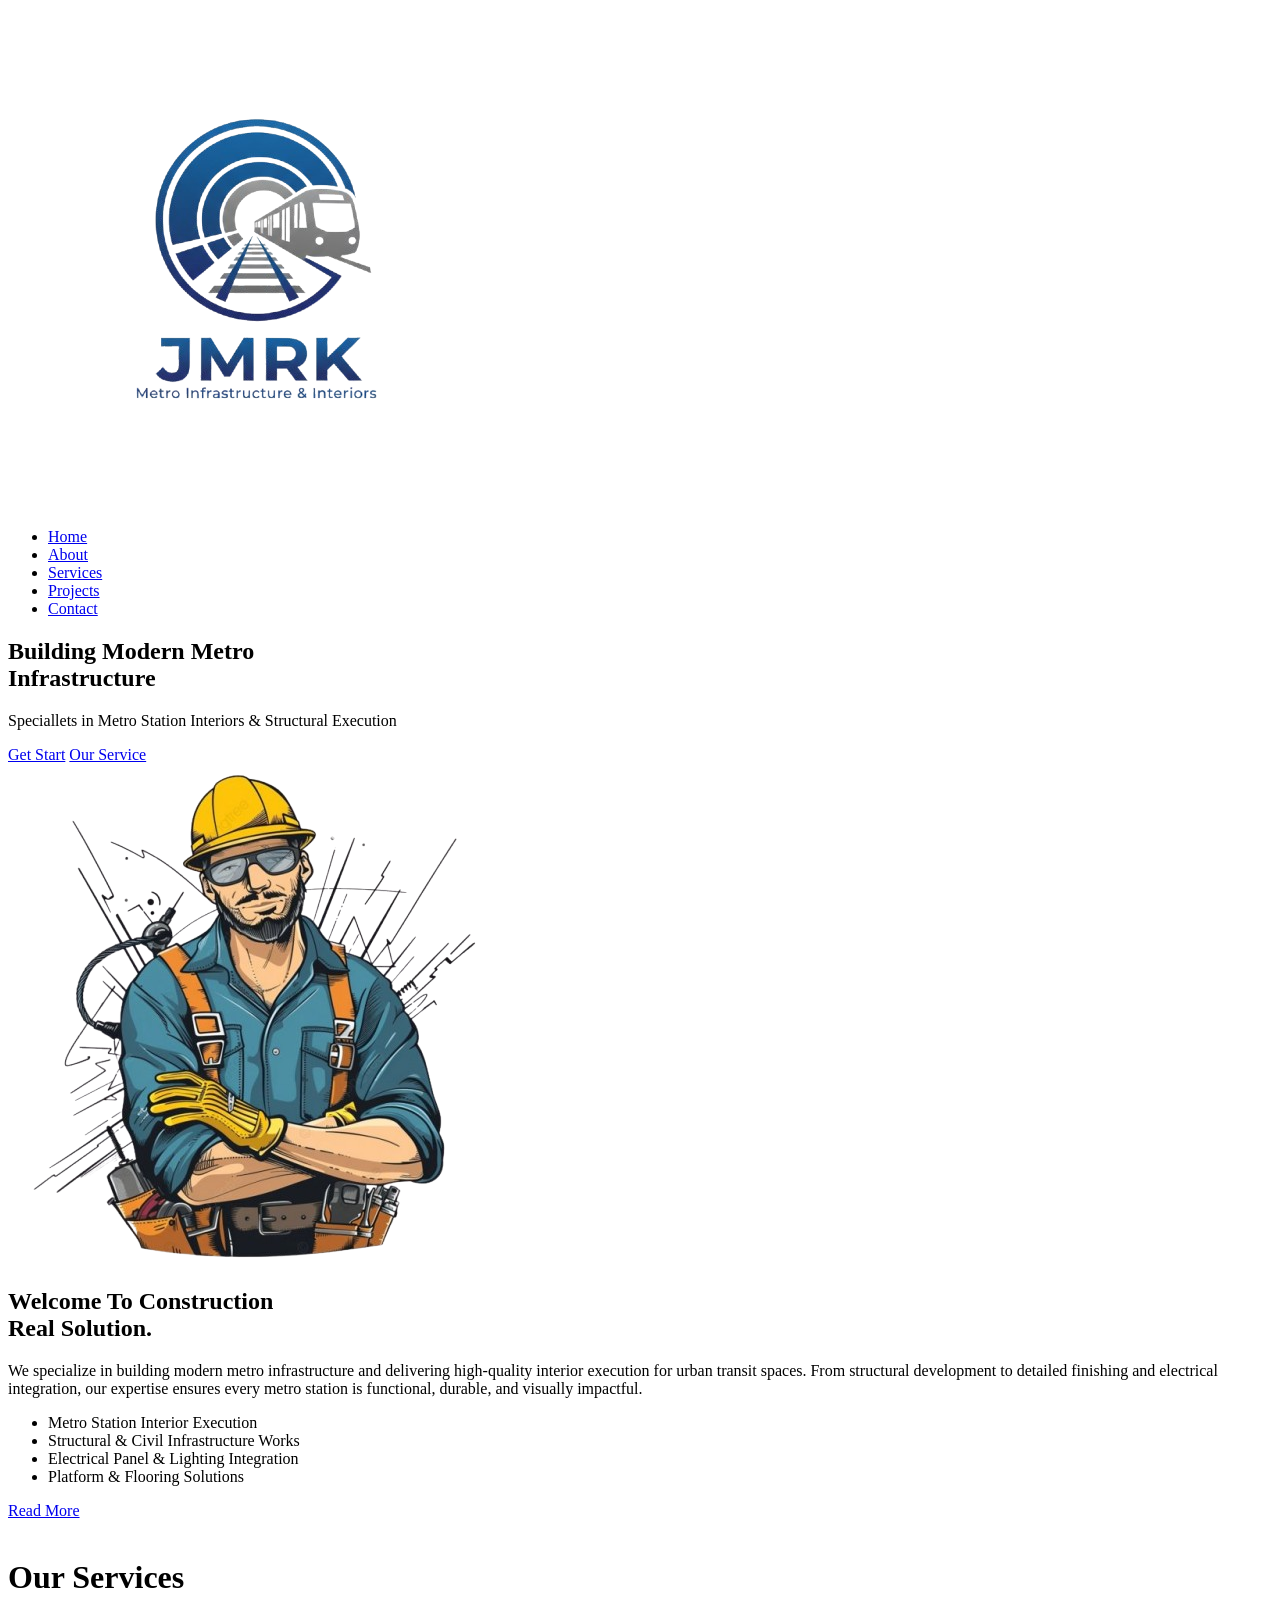
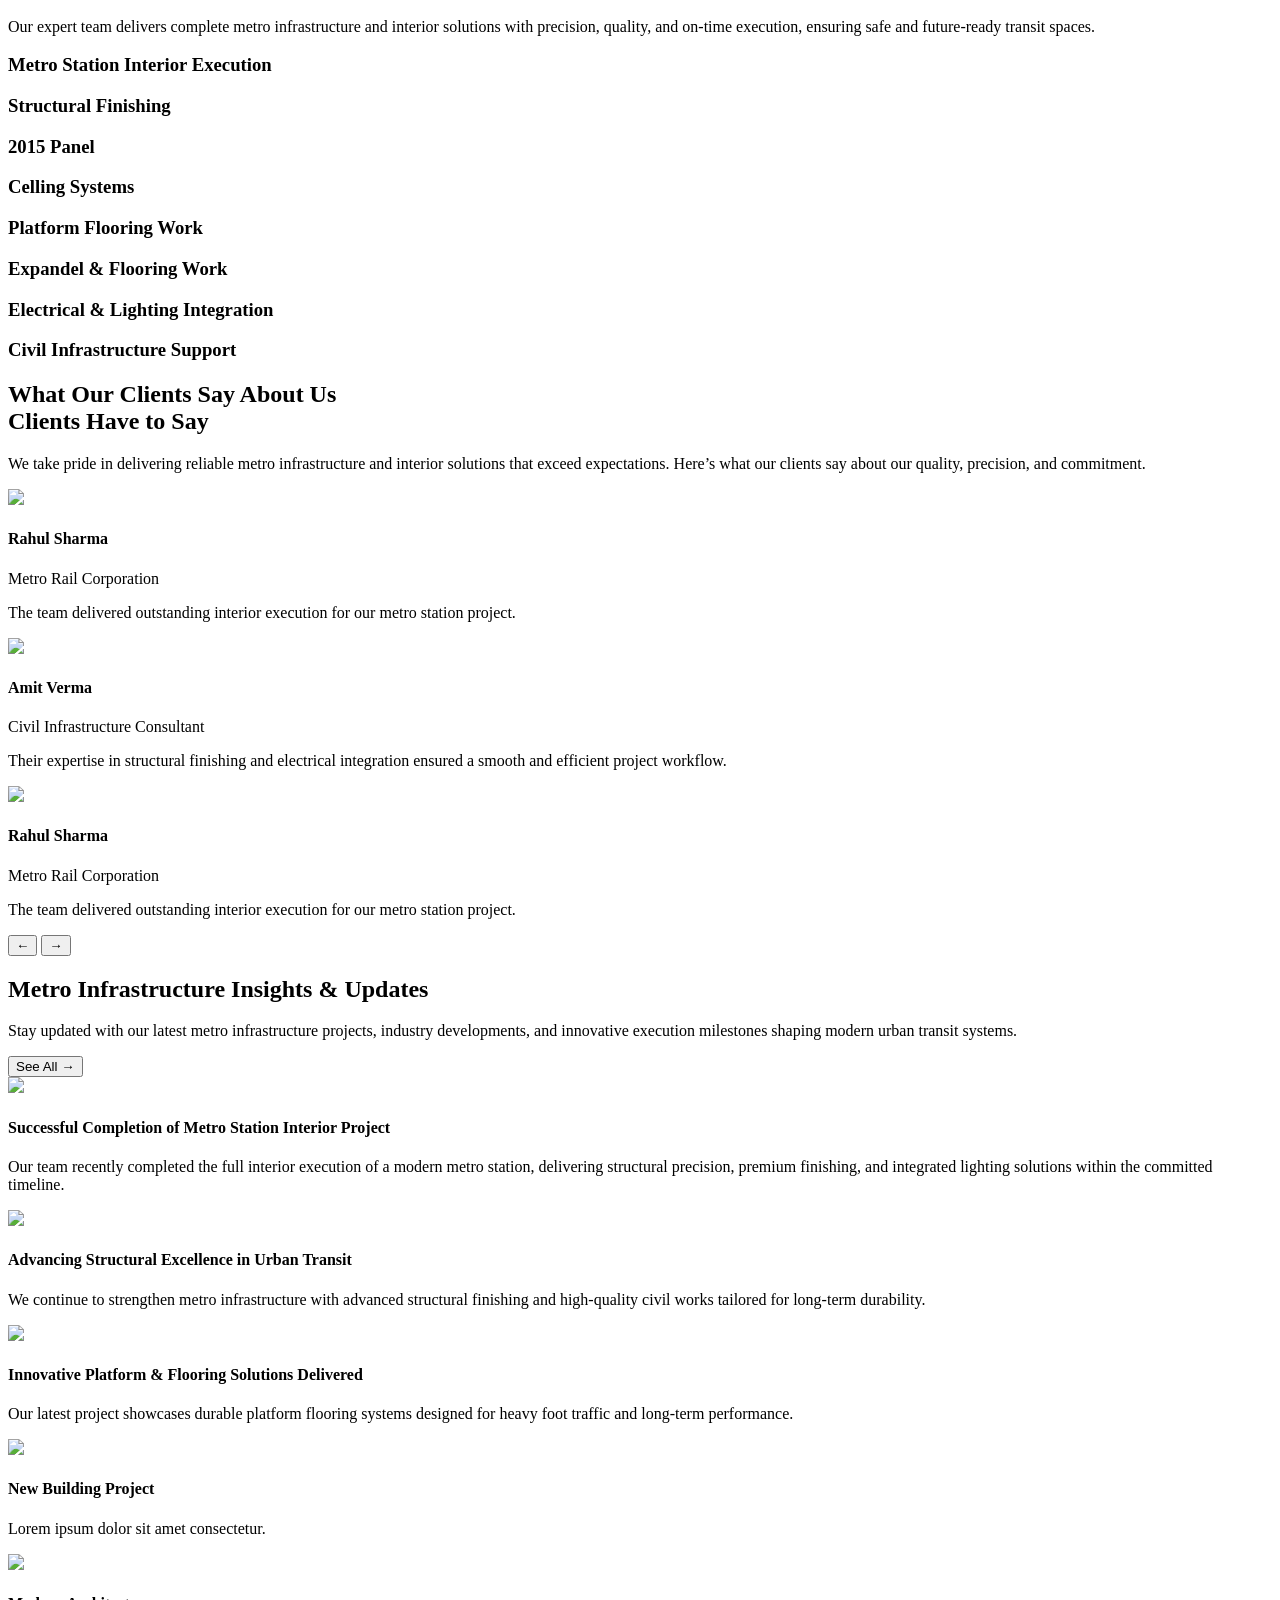
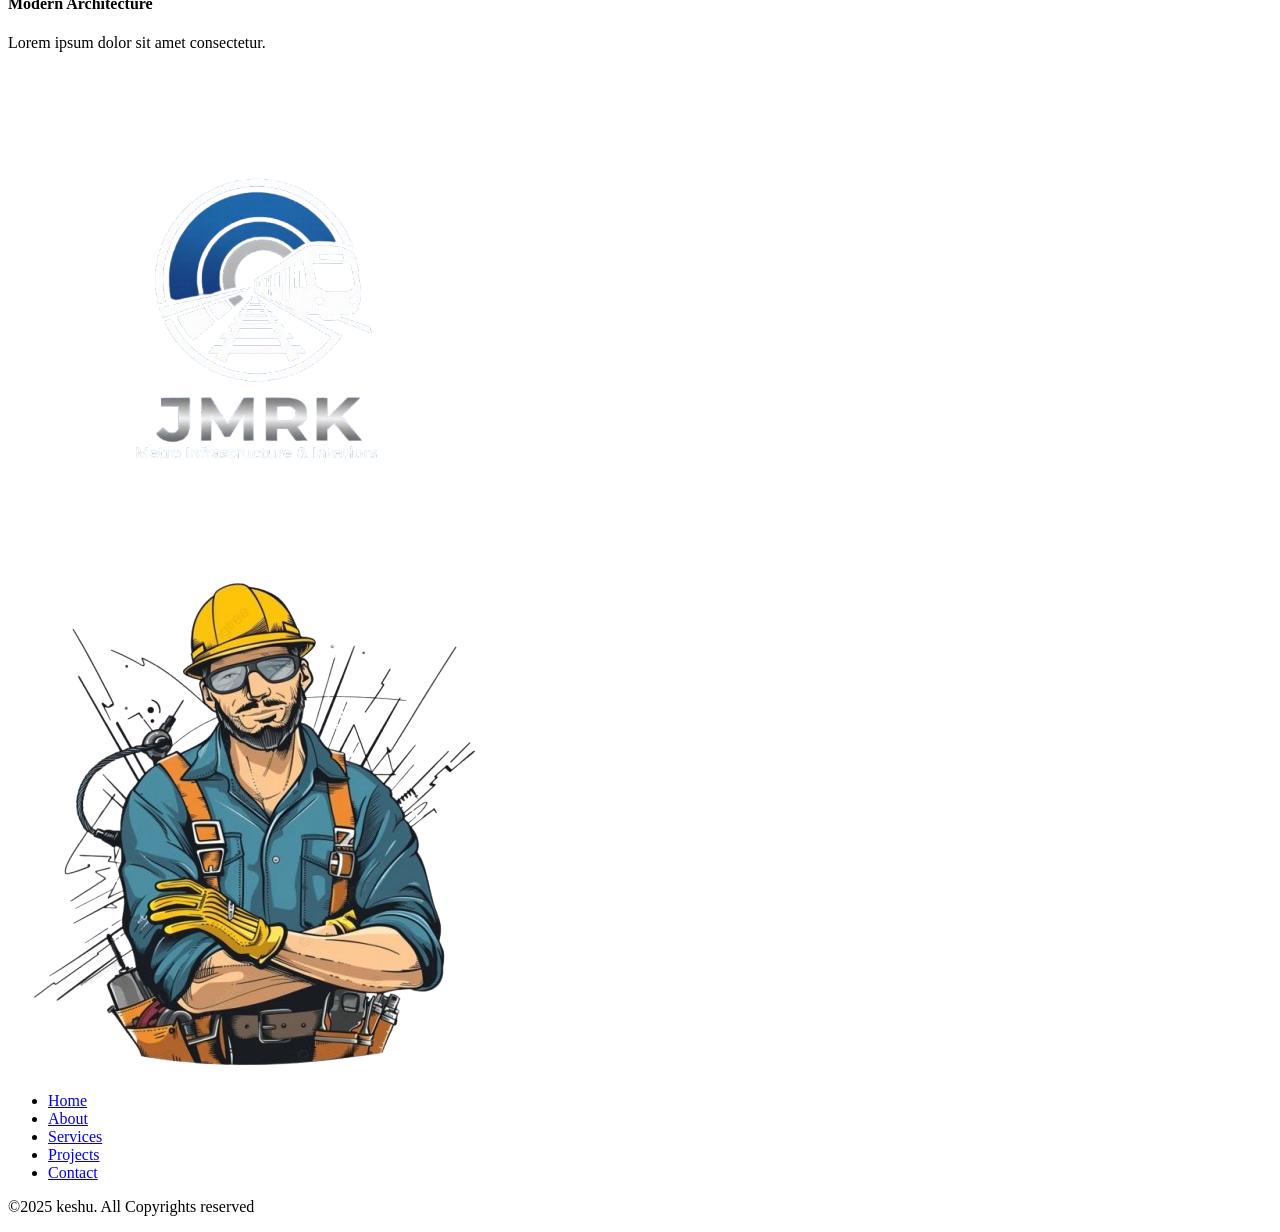
==== index.html @ e46c46fa "Metro Construction" ====
<!DOCTYPE html>
<html lang="en">

<head>
  <meta charset="UTF-8">
  <meta name="viewport" content="width=device-width, initial-scale=1.0">
  <link rel="stylesheet" href="https://cdnjs.cloudflare.com/ajax/libs/font-awesome/7.0.1/css/all.min.css"
    integrity="sha512-2SwdPD6INVrV/lHTZbO2nodKhrnDdJK9/kg2XD1r9uGqPo1cUbujc+IYdlYdEErWNu69gVcYgdxlmVmzTWnetw=="
    crossorigin="anonymous" referrerpolicy="no-referrer" />
  <title>Metro - Construction Website</title>
  <link rel="stylesheet" href="style(1).css">
  <link href="https://fonts.googleapis.com/css2?family=Poppins:wght@300;400;600;700&display=swap" rel="stylesheet">
</head>

<body>

  <header>
    <nav>
      <div class=" logo"><img src="img/logo-3-removebg-preview.png" alt="logo"></div>
      <ul class="menubar">
        <li><a href="#home">Home</a></li>
        <li><a href="AboutUs.html">About</a></li>
        <li><a href="#services_section">Services</a></li>
        <li><a href="project.html">Projects</a></li>
        <li><a href="contact.html" target="_blank">Contact</a></li>
      </ul>
    </nav>
  </header>

  <!-- HERO SECTION -->
  <section class="hero">
    <div class="hero-content">
      <div class="hero-text">
        <h1>Building Modern Metro <br> <span>Infrastructure</span> </h1>
        <p>Speciallets in Metro Station Interiors & Structural Execution</p>

        <div class="hero-buttons">
          <a href="#" class="btn-primary">Get Start</a>
          <a href="#services_section" class="btn-outline">Our Service</a>
        </div>
      </div>

      <div class="hero-image">
        <img src="img/men.png" alt="Worker">
      </div>
    </div>
  </section>

  <!-- WELCOME SECTION -->
  <section class="welcome">
    <div class="welcome-container">

      <div class="welcome-text">
        <h2>Welcome To Construction <br>Real Solution.</h2>
        <p>
          We specialize in building modern metro infrastructure and delivering high-quality interior execution for urban
          transit spaces. From structural development to detailed finishing and electrical integration, our expertise
          ensures every metro station is functional, durable, and visually impactful.
        </p>

        <ul>
          <li> Metro Station Interior Execution</li>
          <li>Structural & Civil Infrastructure Works</li>
          <li> Electrical Panel & Lighting Integration</li>
          <li>Platform & Flooring Solutions</li>

        </ul>

        <a href="#" class="btn-primary small-btn">Read More</a>
      </div>

      <div class="welcome-images">
        <img src="https://images.unsplash.com/photo-1503387762-592deb58ef4e" alt="">
        <img src="https://images.unsplash.com/photo-1486406146926-c627a92ad1ab" alt="">
        <img src="https://images.unsplash.com/photo-1492724441997-5dc865305da7" alt="">
        <img src="https://images.unsplash.com/photo-1479839672679-a46483c0e7c8" alt="">
      </div>

    </div>
  </section>


  <!-- Services Section -->
  <div class="services_section" id="services_section">
    <h1>Our Services</h1>
    <p>Our expert team delivers complete metro infrastructure and interior solutions with precision, quality, and
      on-time execution, ensuring safe and future-ready transit spaces.</p>

    <div class="services">
      <div class="service-card">
        <!-- <img src="img/icon01.png" alt=""> -->
        <i class="fa-solid fa-train-subway"></i>

        <h3>Metro Station Interior Execution </h3>
      </div>

      <div class="service-card">
        <i class="fa-solid fa-hammer"></i>

        <h3>Structural Finishing</h3>
      </div>


      <div class="service-card">
        <i class="fa-solid fa-bolt"></i>
        <h3>2015 Panel</h3>
      </div>


      <div class="service-card">
        <i class="fa-solid fa-border-all"></i>
        <h3>Celling Systems</h3>
      </div>

      <div class="service-card">
        <i class="fa-solid fa-layer-group"></i>
        <h3>Platform Flooring Work</h3>
      </div>


      <div class="service-card">
        <i class="fa-solid fa-expand"></i>
        <h3>Expandel & Flooring Work</h3>
      </div>

      <div class="service-card">
        <i class="fa-solid fa-lightbulb"></i>
        <h3>Electrical & Lighting Integration</h3>
      </div>

      <div class="service-card">
        <i class="fa-solid fa-road"></i>
        <h3>Civil Infrastructure Support</h3>
      </div>
    </div>
  </div>


  <!-- TESTIMONIAL SECTION -->
  <section class="testimonial">
    <div class="testimonial-wrapper">

      <div class="testimonial-text">
        <h2>What Our Clients Say About Us <br>Clients Have to Say</h2>
        <p>We take pride in delivering reliable metro infrastructure and interior solutions that exceed expectations.
          Here’s what our clients say about our quality, precision, and commitment.</p>
      </div>


      <div class="testimonial-slider">

        <div class="testimonial-container" id="testimonialContainer">

          <div class="testimonial-card">
            <img src="https://randomuser.me/api/portraits/men/32.jpg">
            <h4>Rahul Sharma </h4>
            <span>Metro Rail Corporation</span>
            <p>The team delivered outstanding interior execution for our metro station project.</p>
          </div>

          <div class="testimonial-card">
            <img src="https://randomuser.me/api/portraits/men/45.jpg">
            <h4>Amit Verma</h4>
            <span>Civil Infrastructure Consultant</span>
            <p>Their expertise in structural finishing and electrical integration ensured a smooth and efficient project
              workflow.</p>
          </div>



          <div class="testimonial-card">
            <img src="https://randomuser.me/api/portraits/men/32.jpg">
            <h4>Rahul Sharma </h4>
            <span>Metro Rail Corporation</span>
            <p>The team delivered outstanding interior execution for our metro station project.</p>
          </div>

        </div>

        <div class="arrow-buttons">
          <button onclick="slideLeft()">←</button>
          <button onclick="slideRight()">→</button>
        </div>

      </div>

    </div>
  </section>


  <!-- NEWS SECTION -->
  <section class="news">
    <div class="news-header">
      <div>
        <h2>Metro Infrastructure Insights & Updates</h2>
        <p>Stay updated with our latest metro infrastructure projects, industry developments, and innovative execution
          milestones shaping modern urban transit systems.</p>
      </div>
      <button class="see-btn" onclick="toggleNews()">See All →</button>
    </div>

    <div class="news-grid" id="newsGrid">

      <!-- Visible -->
      <div class="news-card large">
        <img src="https://images.unsplash.com/photo-1503387762-592deb58ef4e">
        <h4>Successful Completion of Metro Station Interior Project</h4>
        <p>Our team recently completed the full interior execution of a modern metro station, delivering structural
          precision, premium finishing, and integrated lighting solutions within the committed timeline.</p>
      </div>

      <div class="news-card">
        <img src="https://images.unsplash.com/photo-1486406146926-c627a92ad1ab">
        <h4>Advancing Structural Excellence in Urban Transit</h4>
        <p>We continue to strengthen metro infrastructure with advanced structural finishing and high-quality civil
          works tailored for long-term durability.</p>
      </div>

      <div class="news-card">
        <img src="https://images.unsplash.com/photo-1479839672679-a46483c0e7c8">
        <h4>Innovative Platform & Flooring Solutions Delivered</h4>
        <p>Our latest project showcases durable platform flooring systems designed for heavy foot traffic and long-term
          performance.</p>
      </div>

      <!-- Hidden -->
      <div class="news-card hidden">
        <img src="https://images.unsplash.com/photo-1492724441997-5dc865305da7">
        <h4>New Building Project</h4>
        <p>Lorem ipsum dolor sit amet consectetur.</p>
      </div>

      <div class="news-card hidden">
        <img src="https://images.unsplash.com/photo-1509395176047-4a66953fd231">
        <h4>Modern Architecture</h4>
        <p>Lorem ipsum dolor sit amet consectetur.</p>
      </div>

    </div>
  </section>


  <!-- FOOTER -->
  <footer>
    <div class="footer">

      <img src="img/logo-5.png" alt="">

      <div class="footer-img">
        <img src="img/men.png" alt="">
      </div>
      <div class="footer-cont">

        <ul class="footerbar">
          <li><a href="#home">Home</a></li>
          <li><a href="#about-section">About</a></li>
          <li><a href="#services_section">Services</a></li>
          <li><a href="project.html">Projects</a></li>
          <li><a href="contact.html" target="_blank">Contact</a></li>
        </ul>

        <div class="footer-icons">
          <i class="fa-brands fa-twitter"></i>
          <i class="fa-brands fa-facebook-f"></i>
          <i class="fa-brands fa-instagram"></i>
          <i class="fa-brands fa-linkedin-in"></i>
        </div>

      </div>

    </div>
    <p>&copy;2025 keshu. All Copyrights reserved </p>
  </footer>
  <script src="app.js"></script>
</body>

</html>
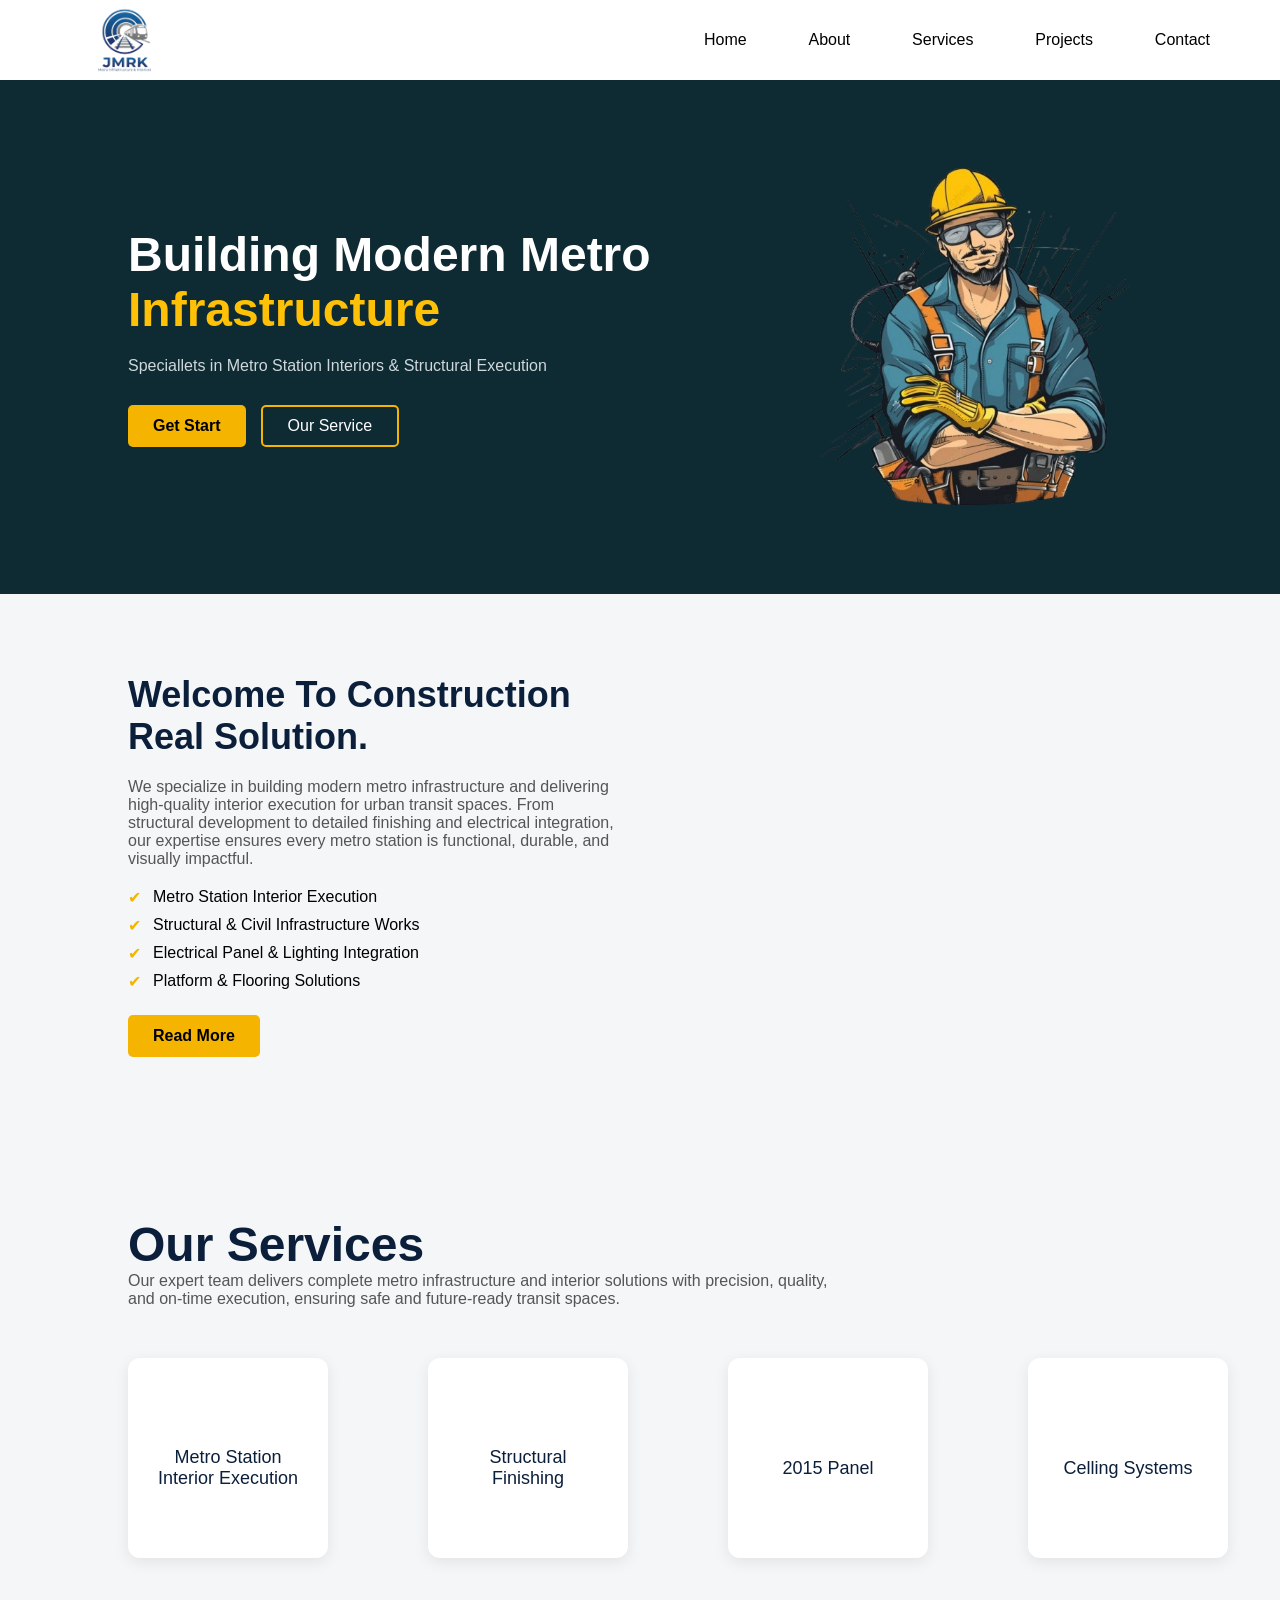
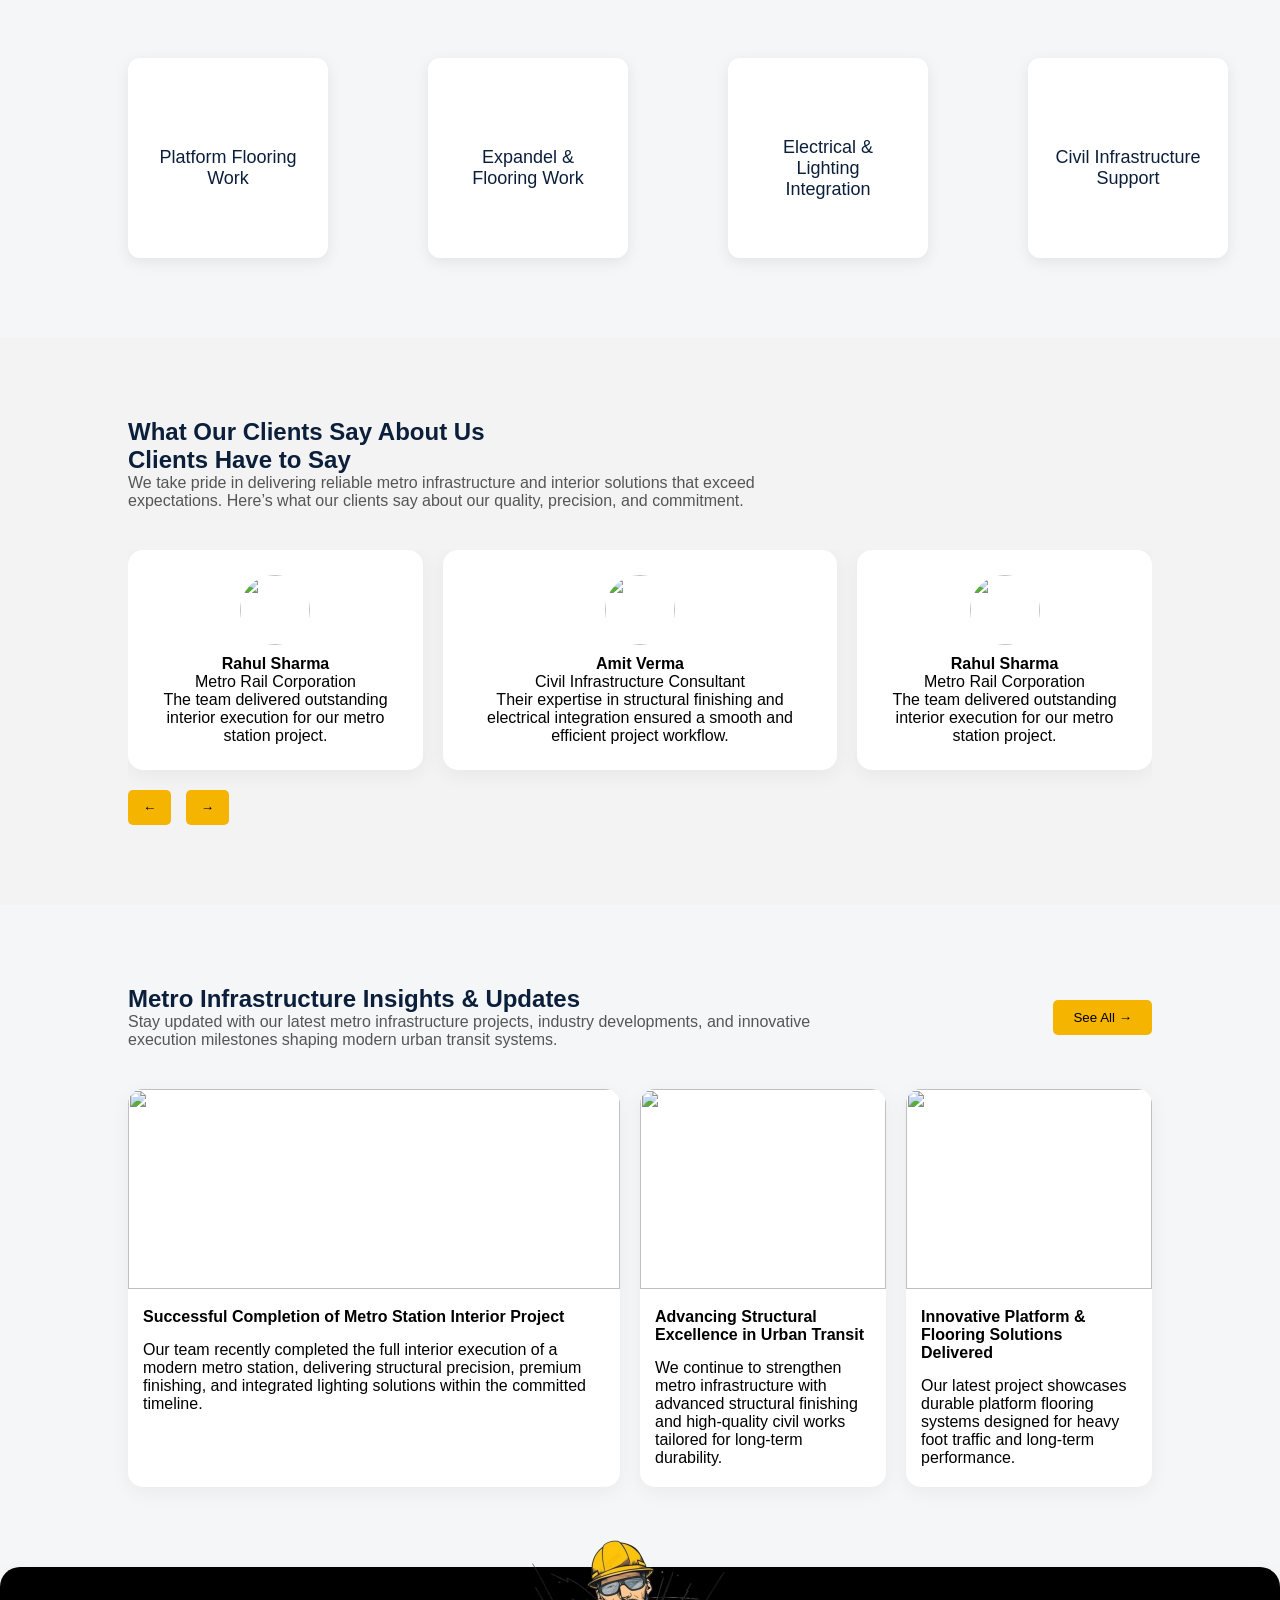
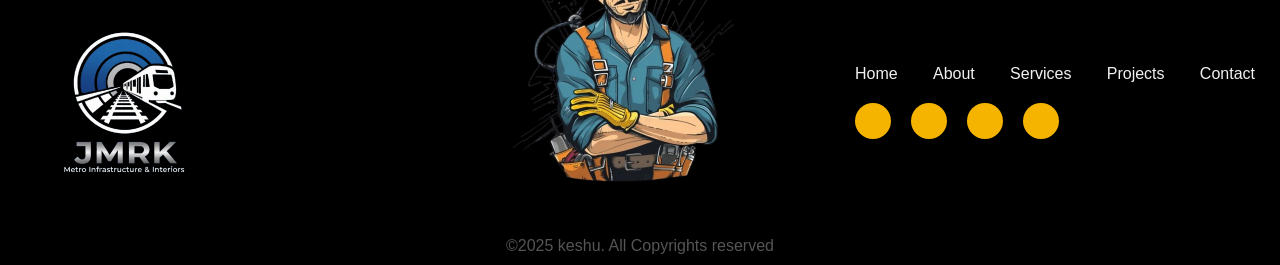
==== commit fb7e27f2: "Update index.html" ====
--- a/index.html
+++ b/index.html
@@ -8,7 +8,7 @@
     integrity="sha512-2SwdPD6INVrV/lHTZbO2nodKhrnDdJK9/kg2XD1r9uGqPo1cUbujc+IYdlYdEErWNu69gVcYgdxlmVmzTWnetw=="
     crossorigin="anonymous" referrerpolicy="no-referrer" />
   <title>Metro - Construction Website</title>
-  <link rel="stylesheet" href="style(1).css">
+  <link rel="stylesheet" href="assest/style(1).css">
   <link href="https://fonts.googleapis.com/css2?family=Poppins:wght@300;400;600;700&display=swap" rel="stylesheet">
 </head>
 
@@ -271,7 +271,7 @@
     </div>
     <p>&copy;2025 keshu. All Copyrights reserved </p>
   </footer>
-  <script src="app.js"></script>
+  <script src="assest/app.js"></script>
 </body>
 
-</html>+</html>
--- a/assest/style(1).css
+++ b/assest/style(1).css
@@ -0,0 +1,853 @@
+:root{
+  --premery-color: #0B1F3B;
+  --secondry-color:#FFC107;
+}
+*{
+    margin:0;
+    padding:0;
+    box-sizing:border-box;
+}
+
+body{
+    font-family:'Poppins',sans-serif;
+  background-color: #F4F6F8;
+
+}
+
+nav{
+  background-color: #ffffff;
+  display: flex;
+  height: 80px;
+  justify-content: space-between;
+  z-index: 1;
+}
+nav .logo{
+  width:180px;
+  padding: 0 0 0 70px;
+  display: flex;
+  align-items: center;
+  justify-content: center;
+}
+nav .logo img{
+  width: 100%;
+  border-radius: 50%;
+}
+
+.menubar{
+display: flex;
+align-items: center;
+justify-content: space-between;
+list-style: none;
+width: 45%;
+padding-right: 70px;
+}
+
+.menubar li a{
+  color: #000;
+  text-decoration: none;
+  padding-bottom: 22px;
+  transition: all 0.5s;
+}
+.menubar li a:hover{
+  border-bottom: 5px solid #FFC107;
+  color: #FFC107;
+}
+/* HERO SECTION */
+
+.hero{
+    background:#0e2a32;
+    color:#fff;
+    padding:80px 10%;
+}
+
+.hero-content{
+    display:flex;
+    align-items:center;
+    justify-content:space-between;
+    flex-wrap:wrap;
+}
+
+.hero-text{
+    flex:1;
+}
+
+.hero-text h1{
+    font-size:48px;
+    font-weight:700;
+    margin-bottom:20px;
+}
+.hero-text h1 span{
+  color: #FFC107;
+}
+
+.hero-text p{
+    max-width:500px;
+    margin-bottom:30px;
+    color:#cfd8dc;
+}
+
+.hero-buttons{
+    display:flex;
+    gap:15px;
+}
+
+.btn-primary{
+    background:#f4b400;
+    color:#000;
+    padding:12px 25px;
+    text-decoration:none;
+    font-weight:600;
+    border-radius:5px;
+    transition:0.3s;
+}
+
+.btn-primary:hover{
+    background:#d99c00;
+}
+
+.btn-outline{
+    border:2px solid #f4b400;
+    color:#fff;
+    padding:10px 25px;
+    text-decoration:none;
+    border-radius:5px;
+}
+
+.hero-image img{
+    max-width:350px;
+}
+
+/* WELCOME SECTION */
+
+.welcome{
+    padding:80px 10%;
+}
+
+.welcome-container{
+    display:flex;
+    align-items:center;
+    justify-content:space-between;
+    gap:50px;
+    flex-wrap:wrap;
+}
+
+.welcome-text{
+    flex:1;
+}
+
+.welcome-text h2{
+    font-size:36px;
+    margin-bottom:20px;
+    color: var(--premery-color);
+}
+
+.welcome-text p{
+    margin-bottom:20px;
+    color:#555;
+}
+
+.welcome-text ul{
+    list-style:none;
+    margin-bottom:25px;
+}
+
+.welcome-text ul li{
+    margin-bottom:10px;
+    position:relative;
+    padding-left:25px;
+}
+
+.welcome-text ul li::before{
+    content:"✔";
+    position:absolute;
+    left:0;
+    color:#f4b400;
+}
+
+.small-btn{
+    display:inline-block;
+}
+
+.welcome-images{
+    flex:1;
+    display:grid;
+    grid-template-columns:repeat(2,1fr);
+    gap:15px;
+}
+
+.welcome-images img{
+    width:100%;
+    border-radius:20px;
+}
+
+
+
+/* services_section */
+
+.services_section{
+    padding:80px 10%;
+
+}
+.services_section h1{
+  font-size: 48px;
+  color: #0B1F3B;
+}
+.services_section p{
+  color:#555;
+  width: 700px;
+}
+.services {
+  display: grid;
+  grid-template-columns: auto auto auto auto;
+  gap: 100px;
+  margin-top: 50px;
+
+}
+.services .service-card{
+  display: flex;
+  align-items: center;
+  justify-content: center;
+  flex-direction: column;
+  text-align: center;
+  width: 200px;
+  height: 200px;
+  border-radius: 12px;
+  box-shadow: 0 4px 15px rgba(0,0,0,0.08);
+  padding: 25px;
+  cursor: pointer;
+  row-gap: 20px;
+  background-color: #fff;
+}
+
+.service-card h3{
+  color: #0B1F3B;
+  font-size: 18px;
+  font-weight: 500;
+}
+.services .service-card i{
+font-size: 48px;
+color: var(--premery-color);
+}
+
+.service-card:hover {
+    transform: translateZ(50px);
+    box-shadow: 0 15px 30px rgba(0,0,0,0.15);
+}
+
+/* project_section */
+
+.project_section{
+  width: 80%;
+  margin: auto auto;
+  padding-left: 80px;
+  margin-top: 120px;
+padding-bottom:50px ;
+  font-family: 'Segoe UI', Tahoma, Geneva, Verdana, sans-serif;
+}
+.project-cont h1{
+  font-size: 48px;
+  color: #0B1F3B;
+  text-align: center;
+}
+.project-cont p{
+  color: #0B1F3B;
+  margin-top: 10px;
+  font-size: 18px;
+  text-align: center;
+}
+.explore{
+  width: 35%;
+  display: flex;
+  justify-content: space-between;
+  padding: 20px 0 0 0;
+  margin:50px auto;
+}
+.explore button{
+  padding: 8px 18px;
+  background:none;
+  border: 1px solid var(--premery-color);
+  border-radius: 3px;
+  cursor: pointer;
+  font-size: 16px;
+  font-weight: 500;
+  transition: 0.5s ease;
+  color: var(--premery-color);
+}
+.explore button:hover{
+  background-color: #FFC107;
+  color: #000;
+  border: 1px solid #FFC107;
+}
+
+.explore .btnColor{
+  background-color: #FFC107;
+}
+
+.projects{
+  display: grid;
+  grid-template-columns: auto auto auto;
+  row-gap: 50px;
+}
+.display{
+  display: none;
+}
+
+.project_card{
+  width: 300px;
+}
+.project_card img{
+  width: 100%;
+  border-radius: 5px;
+}
+.project_card h1{
+  font-size: 20px;
+  padding: 10px 0 0 8px;
+  color: var(--premery-color);
+}
+.project_card h1 span{
+  font-weight: 500;
+}
+
+.testimonial {
+    padding: 80px 10%;
+    background: #f3f3f3;
+}
+
+.testimonial-wrapper {
+    display: flex;
+    justify-content: space-between;
+    gap: 40px;
+    flex-wrap: wrap;
+}
+
+.testimonial-text {
+    flex: 1;
+}
+
+.testimonial-text h2{
+    color: var(--premery-color);
+}
+.testimonial-text p{
+  color:#555;
+  width: 700px;
+}
+.testimonial-slider {
+    overflow: hidden;
+    position: relative;
+}
+
+.testimonial-container {
+    display: flex;
+    gap: 20px;
+    transition: 0.5s ease;
+
+}
+
+.testimonial-card {
+    max-width: 450px;
+    background: #fff;
+    padding: 25px;
+    border-radius: 15px;
+    text-align: center;
+    box-shadow: 0 5px 20px rgba(0,0,0,0.05);
+}
+
+.testimonial-card img {
+    width: 70px;
+    height: 70px;
+    border-radius: 50%;
+    margin-bottom: 10px;
+}
+
+.arrow-buttons {
+    margin-top: 20px;
+}
+
+.arrow-buttons button {
+    background: #f4b400;
+    border: none;
+    padding: 10px 15px;
+    margin-right: 10px;
+    cursor: pointer;
+    border-radius: 5px;
+}
+
+/* NEWS */
+
+.news {
+    padding: 80px 10%;
+}
+
+.news-header {
+    display: flex;
+    justify-content: space-between;
+    align-items: center;
+    margin-bottom: 40px;
+    flex-wrap: wrap;
+}
+.news-header h2{
+    color: var(--premery-color);
+}
+.news-header p{
+  color:#555;
+  width: 700px;
+}
+
+.see-btn {
+    background: #f4b400;
+    border: none;
+    padding: 10px 20px;
+    cursor: pointer;
+    border-radius: 5px;
+}
+
+.news-grid {
+    display: grid;
+    grid-template-columns: 2fr 1fr 1fr;
+    gap: 20px;
+}
+
+.news-card {
+    background: #fff;
+    border-radius: 15px;
+    overflow: hidden;
+    box-shadow: 0 5px 20px rgba(0,0,0,0.05);
+}
+
+.news-card img {
+    width: 100%;
+    height: 200px;
+    object-fit: cover;
+}
+
+.news-card h4 {
+    padding: 15px;
+}
+
+.news-card p {
+    padding: 0 15px 20px;
+}
+
+.hidden {
+    display: none;
+}
+
+/*  Contact Section Style */
+
+.hero-contact {
+    background: url('img/img-06.png') no-repeat center center/cover;
+    height: 350px;
+    position: relative;
+    display: flex;
+    align-items: center;
+    justify-content: center;
+}
+
+.hero-overlay {
+    background: rgba(0,0,0,0.5);
+    width: 100%;
+    height: 100%;
+    display: flex;
+    flex-direction: column;
+    align-items: center;
+    justify-content: center;
+    color: #fff;
+}
+
+.hero-overlay h1 {
+    font-size: 48px;
+    font-weight: 700;
+}
+
+.hero-overlay p {
+    margin-top: 10px;
+}
+
+/* CONTACT SECTION */
+.contact-section {
+    padding: 80px 10%;
+    background: #f9f9f9;
+}
+
+.container {
+    display: flex;
+    gap: 50px;
+    flex-wrap: wrap;
+}
+
+.contact-left {
+    flex: 1;
+}
+
+.small-title {
+    color: #f4b400;
+    font-weight: 600;
+    letter-spacing: 2px;
+}
+
+.contact-left h2 {
+    font-size: 32px;
+    margin: 15px 0;
+    font-weight: 700;
+}
+
+.contact-left p {
+    margin-bottom: 25px;
+    line-height: 1.6;
+}
+
+.info-item {
+    display: flex;
+    align-items: center;
+    margin-bottom: 20px;
+}
+
+.icon {
+    font-size: 24px;
+    margin-right: 15px;
+    color: #f4b400;
+}
+
+/* RIGHT FORM */
+.contact-right {
+    flex: 1;
+    background: #fff;
+    padding: 40px;
+    border-radius: 5px;
+    box-shadow: 0 5px 20px rgba(0,0,0,0.05);
+}
+
+.contact-right h3 {
+    font-size: 24px;
+    font-weight: 700;
+}
+
+.contact-right p {
+    margin: 10px 0 25px;
+    font-size: 14px;
+}
+
+form .row {
+    display: flex;
+    gap: 15px;
+    margin-bottom: 15px;
+}
+
+form input,
+form textarea {
+    width: 100%;
+    padding: 12px;
+    border: 1px solid #ddd;
+    outline: none;
+}
+
+form textarea {
+    height: 120px;
+    resize: none;
+    margin-bottom: 15px;
+}
+
+.submit {
+    background: #f4b400;
+    color: #fff;
+    border: none;
+    padding: 14px;
+    width: 100%;
+    font-weight: 600;
+    cursor: pointer;
+    transition: 0.3s;
+}
+
+.submit:hover {
+    background: #d99c00;
+}
+
+/* MAP */
+.map-section iframe {
+    width: 100%;
+    height: 400px;
+    border: none;
+    margin-bottom: 50px;
+}
+
+
+  /* <!-- Sector We Work   About Page--> */
+  .work-sectors{
+    /* background-color: red; */
+    display: flex;
+    padding: 50px;
+    justify-content: space-between;
+  }
+  .work-sectors .sector{
+    width: 400px;
+  }
+  .work-sectors .sector h1{
+    font-size: 36px;
+    color: var(--premery-color);
+    line-height: 3.5rem;
+  }
+  .work-sectors .sector p{
+    color: #555;
+    width: 380px;
+    padding: 0 0 40px 0;
+    line-height: 1.6;
+  }
+  .work-sectors .sector button{
+    background:#f4b400;
+    color:#fff;
+    padding:12px 25px;
+    text-decoration:none;
+    font-weight:600;
+    border-radius:5px;
+    transition:0.3s;
+    border: 2px solid #f4b400;
+    cursor: pointer;
+
+  }
+  .work-sectors .sector button:hover{
+   border: 2px solid #f4b400;
+   color: #000;
+   background-color: transparent;
+  }
+
+  .div{
+    width: 300px;
+  }
+  .div h3{
+    color: var(--premery-color);
+    line-height: 2.4rem;
+  }
+  .div p{
+    color: #555;
+    padding:0 0 10px 0;
+    line-height: 1.4;
+  }
+
+
+
+  
+  
+
+.section{
+    width:90%;
+    margin:80px auto;
+    display:flex;
+    gap:60px;
+    align-items:center;
+}
+
+.cards{
+    display:flex;
+    gap:25px;
+    flex:2;
+}
+
+.card{
+    position:relative;
+    width:260px;
+    height:380px;
+    overflow:hidden;
+    cursor:pointer;
+    border-radius: 8px;
+}
+
+.card img{
+    width:100%;
+    height:100%;
+    object-fit:cover;
+    transition:0.5s;
+}
+
+.card:hover img{
+    transform:scale(1.1);
+}
+
+.overlay{
+    position:absolute;
+    inset:0;
+    background:linear-gradient(to top, rgba(0,0,0,0.8), rgba(0,0,0,0.2));
+    color:#fff;
+    padding:30px 20px;
+    display:flex;
+    flex-direction:column;
+    justify-content:flex-end;
+}
+
+.overlay small{
+    font-size:12px;
+    letter-spacing:2px;
+    opacity:0.8;
+}
+
+.overlay h3{
+    font-size:22px;
+    font-weight:600;
+    margin:10px 0 20px;
+    line-height:1.3;
+}
+
+.overlay button{
+    width:120px;
+    padding:10px;
+    background:transparent;
+    border:2px solid #fff;
+    color:#fff;
+    cursor:pointer;
+    transition:0.3s;
+}
+
+.overlay button:hover{
+    background:#fff;
+    color:#000;
+}
+
+.content{
+    flex:1;
+}
+
+.content span{
+    font-size:12px;
+    letter-spacing:3px;
+    color:#555;
+}
+
+.content h1{
+    font-size:42px;
+    margin:15px 0 20px;
+    line-height:1.2;
+    font-weight:700;
+    color: var(--premery-color);
+}
+
+.content p{
+    color:#666;
+    line-height:1.6;
+}
+/* <======== FOOTER =======> */
+footer{
+    background-color: #000;
+    padding: 10px 0;
+    border-top-left-radius: 20px;
+    border-top-right-radius: 20px;
+    box-shadow: 0 10px 20px rgba(0,0,0,0.09);
+}
+.footer{
+    display: flex;
+    align-items: center;
+    justify-content: space-between;
+    gap: 20px;
+   
+}
+.footerbar a{
+    color: #fff;
+}
+.footer img{
+    width: 250px;
+}
+
+.footer-img{
+    /* background-color: red; */
+    position: absolute;
+}
+.footer-img img{
+    position: relative;
+    top: -40px;
+    left: 500px;
+}
+.footer-cont{
+    padding: 0 25px 0 0;
+}
+
+.footerbar{
+    display: flex;
+    width: 400px;
+    justify-content: space-between;
+    align-items: center;
+    list-style: none;
+}
+
+
+.footerbar li a{
+  color: #f2f2f2;;
+  text-decoration: none;
+  padding-bottom: 22px;
+  transition: all 0.5s;
+}
+.footerbar li a:hover{
+  /* border-bottom: 5px solid #FFC107; */
+  color: #FFC107;
+}
+.footer-icons{
+    width: 200px;
+    display: flex;
+    justify-content: space-between;
+    align-items: center;
+    gap: 20px;
+    /* background-color: red; */
+    padding: 20px 0 0 0;
+}
+.footer-icons i{
+    display: flex;
+    align-items: center;
+    justify-content: center;
+    background-color: #f4b400;
+    padding: 18px;
+    border-radius: 50%;
+    font-size: 20px;
+    color: #fff;
+}
+footer p{
+    color: #555;
+    text-align: center;
+    padding-top: 10px;
+}
+
+/* RESPONSIVE */
+@media(max-width: 768px) {
+    .container {
+        flex-direction: column;
+    }
+
+    form .row {
+        flex-direction: column;
+    }
+}
+
+
+@media(max-width:768px){
+    .news-grid{
+        grid-template-columns:1fr;
+    }
+}
+
+
+/* RESPONSIVE */
+
+@media(max-width:768px){
+
+    .hero-content{
+        flex-direction:column;
+        text-align:center;
+    }
+
+    .hero-text h1{
+        font-size:32px;
+    }
+
+    .welcome-container{
+        flex-direction:column;
+    }
+}
+
+
+
+/* LATEST PROJECT */
+@media(max-width:1100px){
+    .section{
+        flex-direction:column;
+    }
+    .cards{
+        flex-wrap:wrap;
+        justify-content:center;
+    }
+}
